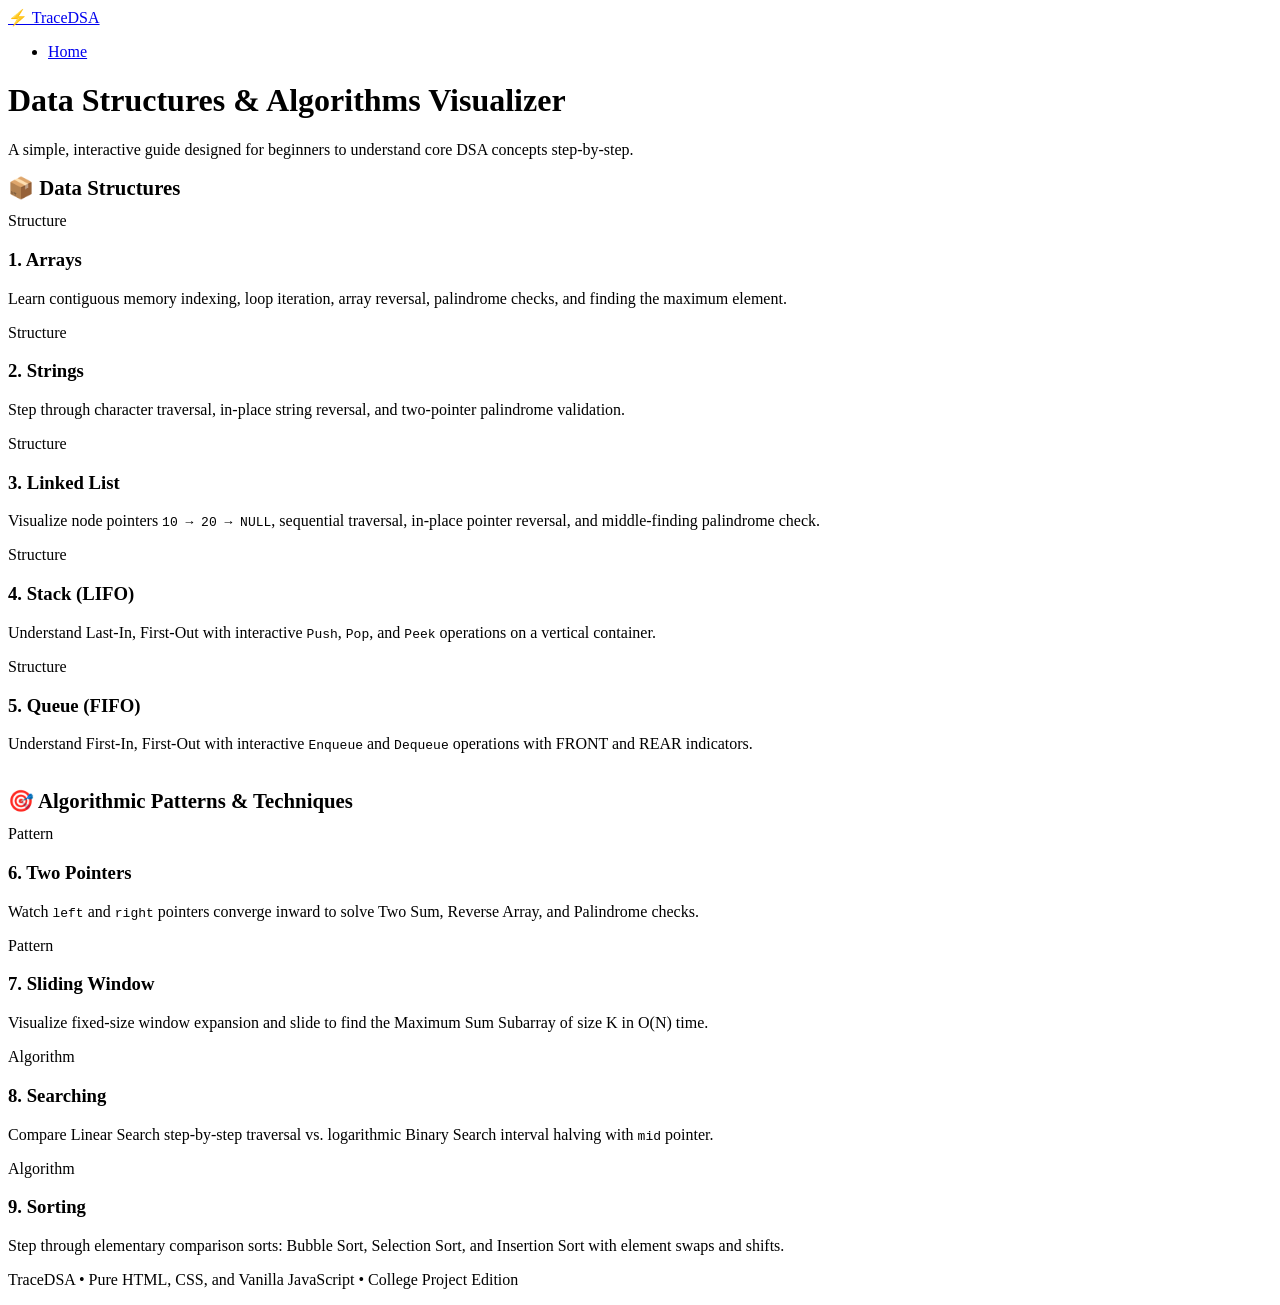
==== index.html @ 309f3c2b "Added the landing page(index)" ====
<!DOCTYPE html>
<html lang="en">
<head>
  <meta charset="UTF-8">
  <meta name="viewport" content="width=device-width, initial-scale=1.0">
  <title>TraceDSA - Learn Data Structures & Algorithms</title>
  <link rel="stylesheet" href="css/style.css">
</head>
<body>
  <!-- Navigation Header -->
  <header class="navbar">
    <a href="index.html" class="nav-brand">⚡ TraceDSA</a>
    <nav>
      <ul class="nav-links">
        <li><a href="index.html" class="active">Home</a></li>
      </ul>
    </nav>
  </header>

  <!-- Main Content -->
  <main class="container">
    <div class="page-header">
      <h1>Data Structures & Algorithms Visualizer</h1>
      <p>A simple, interactive guide designed for beginners to understand core DSA concepts step-by-step.</p>
    </div>

    <!-- Data Structures Section -->
    <section>
      <h2 style="margin-bottom: 12px; font-size: 1.3rem;">📦 Data Structures</h2>
      <div class="dashboard-grid">
          <span class="topic-tag">Structure</span>
          <h3>1. Arrays</h3>
          <p>Learn contiguous memory indexing, loop iteration, array reversal, palindrome checks, and finding the maximum element.</p>
        

          <span class="topic-tag">Structure</span>
          <h3>2. Strings</h3>
          <p>Step through character traversal, in-place string reversal, and two-pointer palindrome validation.</p>
      

        
          <span class="topic-tag">Structure</span>
          <h3>3. Linked List</h3>
          <p>Visualize node pointers <code>10 → 20 → NULL</code>, sequential traversal, in-place pointer reversal, and middle-finding palindrome check.</p>
        

          <span class="topic-tag">Structure</span>
          <h3>4. Stack (LIFO)</h3>
          <p>Understand Last-In, First-Out with interactive <code>Push</code>, <code>Pop</code>, and <code>Peek</code> operations on a vertical container.</p>
        

   
          <span class="topic-tag">Structure</span>
          <h3>5. Queue (FIFO)</h3>
          <p>Understand First-In, First-Out with interactive <code>Enqueue</code> and <code>Dequeue</code> operations with FRONT and REAR indicators.</p>
      
      </div>
    </section>

    <!-- Algorithmic Patterns Section -->
    <section style="margin-top: 36px;">
      <h2 style="margin-bottom: 12px; font-size: 1.3rem;">🎯 Algorithmic Patterns & Techniques</h2>
      <div class="dashboard-grid">
   
          <span class="topic-tag">Pattern</span>
          <h3>6. Two Pointers</h3>
          <p>Watch <code>left</code> and <code>right</code> pointers converge inward to solve Two Sum, Reverse Array, and Palindrome checks.</p>
      
          <span class="topic-tag">Pattern</span>
          <h3>7. Sliding Window</h3>
          <p>Visualize fixed-size window expansion and slide to find the Maximum Sum Subarray of size K in O(N) time.</p>
   
          <span class="topic-tag">Algorithm</span>
          <h3>8. Searching</h3>
          <p>Compare Linear Search step-by-step traversal vs. logarithmic Binary Search interval halving with <code>mid</code> pointer.</p>
  

     
          <span class="topic-tag">Algorithm</span>
          <h3>9. Sorting</h3>
          <p>Step through elementary comparison sorts: Bubble Sort, Selection Sort, and Insertion Sort with element swaps and shifts.</p>
       
      </div>
    </section>
  </main>

  <footer>
    <p>TraceDSA &bull; Pure HTML, CSS, and Vanilla JavaScript &bull; College Project Edition</p>
  </footer>
</body>
</html>
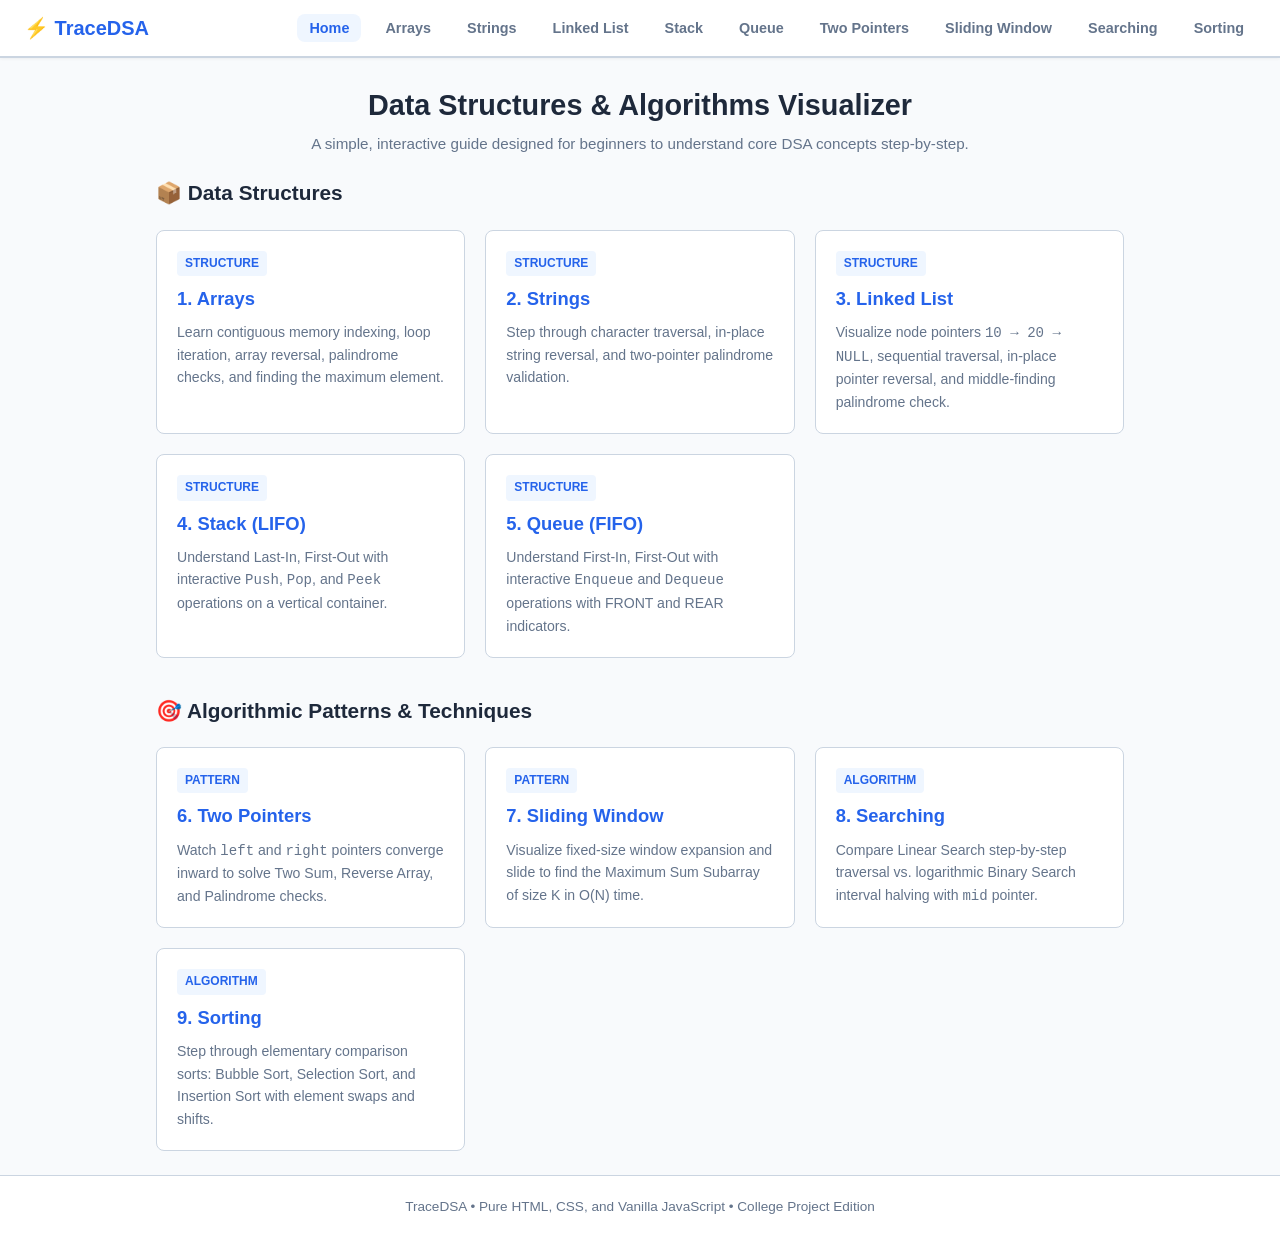
==== commit 75d68267: "ompleted the project" ====
--- a/index.html
+++ b/index.html
@@ -13,6 +13,15 @@
     <nav>
       <ul class="nav-links">
         <li><a href="index.html" class="active">Home</a></li>
+        <li><a href="pages/arrays.html">Arrays</a></li>
+        <li><a href="pages/strings.html">Strings</a></li>
+        <li><a href="pages/linkedlist.html">Linked List</a></li>
+        <li><a href="pages/stack.html">Stack</a></li>
+        <li><a href="pages/queue.html">Queue</a></li>
+        <li><a href="pages/twopointers.html">Two Pointers</a></li>
+        <li><a href="pages/slidingwindow.html">Sliding Window</a></li>
+        <li><a href="pages/searching.html">Searching</a></li>
+        <li><a href="pages/sorting.html">Sorting</a></li>
       </ul>
     </nav>
   </header>
@@ -28,32 +37,35 @@
     <section>
       <h2 style="margin-bottom: 12px; font-size: 1.3rem;">📦 Data Structures</h2>
       <div class="dashboard-grid">
+        <a href="pages/arrays.html" class="topic-card">
           <span class="topic-tag">Structure</span>
           <h3>1. Arrays</h3>
           <p>Learn contiguous memory indexing, loop iteration, array reversal, palindrome checks, and finding the maximum element.</p>
-        
+        </a>
 
+        <a href="pages/strings.html" class="topic-card">
           <span class="topic-tag">Structure</span>
           <h3>2. Strings</h3>
           <p>Step through character traversal, in-place string reversal, and two-pointer palindrome validation.</p>
-      
+        </a>
 
-        
+        <a href="pages/linkedlist.html" class="topic-card">
           <span class="topic-tag">Structure</span>
           <h3>3. Linked List</h3>
           <p>Visualize node pointers <code>10 → 20 → NULL</code>, sequential traversal, in-place pointer reversal, and middle-finding palindrome check.</p>
-        
+        </a>
 
+        <a href="pages/stack.html" class="topic-card">
           <span class="topic-tag">Structure</span>
           <h3>4. Stack (LIFO)</h3>
           <p>Understand Last-In, First-Out with interactive <code>Push</code>, <code>Pop</code>, and <code>Peek</code> operations on a vertical container.</p>
-        
+        </a>
 
-   
+        <a href="pages/queue.html" class="topic-card">
           <span class="topic-tag">Structure</span>
           <h3>5. Queue (FIFO)</h3>
           <p>Understand First-In, First-Out with interactive <code>Enqueue</code> and <code>Dequeue</code> operations with FRONT and REAR indicators.</p>
-      
+        </a>
       </div>
     </section>
 
@@ -61,25 +73,29 @@
     <section style="margin-top: 36px;">
       <h2 style="margin-bottom: 12px; font-size: 1.3rem;">🎯 Algorithmic Patterns & Techniques</h2>
       <div class="dashboard-grid">
-   
+        <a href="pages/twopointers.html" class="topic-card">
           <span class="topic-tag">Pattern</span>
           <h3>6. Two Pointers</h3>
           <p>Watch <code>left</code> and <code>right</code> pointers converge inward to solve Two Sum, Reverse Array, and Palindrome checks.</p>
-      
+        </a>
+
+        <a href="pages/slidingwindow.html" class="topic-card">
           <span class="topic-tag">Pattern</span>
           <h3>7. Sliding Window</h3>
           <p>Visualize fixed-size window expansion and slide to find the Maximum Sum Subarray of size K in O(N) time.</p>
-   
+        </a>
+
+        <a href="pages/searching.html" class="topic-card">
           <span class="topic-tag">Algorithm</span>
           <h3>8. Searching</h3>
           <p>Compare Linear Search step-by-step traversal vs. logarithmic Binary Search interval halving with <code>mid</code> pointer.</p>
-  
+        </a>
 
-     
+        <a href="pages/sorting.html" class="topic-card">
           <span class="topic-tag">Algorithm</span>
           <h3>9. Sorting</h3>
           <p>Step through elementary comparison sorts: Bubble Sort, Selection Sort, and Insertion Sort with element swaps and shifts.</p>
-       
+        </a>
       </div>
     </section>
   </main>
--- a/css/style.css
+++ b/css/style.css
@@ -0,0 +1,609 @@
+/* ==========================================================================
+   Basic TraceDSA - Simple & Clean College Project Stylesheet
+   ========================================================================== */
+
+:root {
+  --primary: #2563eb;
+  --primary-hover: #1d4ed8;
+  --bg-color: #f8fafc;
+  --card-bg: #ffffff;
+  --text-main: #1e293b;
+  --text-muted: #64748b;
+  --border-color: #cbd5e1;
+
+  --accent-active: #f59e0b;     
+  --accent-match: #10b981;      
+  --accent-compare: #3b82f6;   
+  --accent-mismatch: #ef4444;  
+  --accent-window: #e0f2fe;     
+
+  --radius: 8px;
+  --font-sans: 'Segoe UI', Tahoma, Geneva, Verdana, sans-serif;
+  --font-mono: 'Courier New', Courier, monospace;
+}
+
+* {
+  box-sizing: border-box;
+  margin: 0;
+  padding: 0;
+}
+
+body {
+  font-family: var(--font-sans);
+  background-color: var(--bg-color);
+  color: var(--text-main);
+  line-height: 1.6;
+  min-height: 100vh;
+  display: flex;
+  flex-direction: column;
+}
+
+/* --------------------------------------------------------------------------
+   Navigation Bar
+   -------------------------------------------------------------------------- */
+.navbar {
+  background-color: #ffffff;
+  border-bottom: 2px solid var(--border-color);
+  padding: 12px 24px;
+  display: flex;
+  align-items: center;
+  justify-content: space-between;
+  box-shadow: 0 1px 3px rgba(0,0,0,0.05);
+}
+
+.nav-brand {
+  font-size: 1.25rem;
+  font-weight: 700;
+  color: var(--primary);
+  text-decoration: none;
+  display: flex;
+  align-items: center;
+  gap: 8px;
+}
+
+.nav-links {
+  display: flex;
+  gap: 12px;
+  list-style: none;
+  flex-wrap: wrap;
+}
+
+.nav-links a {
+  text-decoration: none;
+  color: var(--text-muted);
+  font-weight: 600;
+  font-size: 0.9rem;
+  padding: 6px 12px;
+  border-radius: var(--radius);
+  transition: all 0.2s;
+}
+
+.nav-links a:hover,
+.nav-links a.active {
+  color: var(--primary);
+  background-color: #eff6ff;
+}
+
+/* --------------------------------------------------------------------------
+   Container & Layout
+   -------------------------------------------------------------------------- */
+.container {
+  max-width: 1000px;
+  margin: 24px auto;
+  padding: 0 16px;
+  width: 100%;
+  flex: 1;
+}
+
+.page-header {
+  margin-bottom: 20px;
+  text-align: center;
+}
+
+.page-header h1 {
+  font-size: 1.8rem;
+  color: var(--text-main);
+}
+
+.page-header p {
+  color: var(--text-muted);
+  font-size: 0.95rem;
+  margin-top: 4px;
+}
+
+/* --------------------------------------------------------------------------
+   Cards & Sections
+   -------------------------------------------------------------------------- */
+.card {
+  background: var(--card-bg);
+  border: 1px solid var(--border-color);
+  border-radius: var(--radius);
+  padding: 20px;
+  margin-bottom: 20px;
+  box-shadow: 0 2px 4px rgba(0,0,0,0.04);
+}
+
+/* Home Dashboard Grid */
+.dashboard-grid {
+  display: grid;
+  grid-template-columns: repeat(auto-fit, minmax(280px, 1fr));
+  gap: 20px;
+  margin-top: 20px;
+}
+
+.topic-card {
+  background: #ffffff;
+  border: 1px solid var(--border-color);
+  border-radius: var(--radius);
+  padding: 20px;
+  text-decoration: none;
+  color: inherit;
+  transition: transform 0.2s, box-shadow 0.2s, border-color 0.2s;
+  display: flex;
+  flex-direction: column;
+  gap: 8px;
+}
+
+.topic-card:hover {
+  transform: translateY(-3px);
+  box-shadow: 0 6px 16px rgba(37, 99, 235, 0.12);
+  border-color: var(--primary);
+}
+
+.topic-card h3 {
+  color: var(--primary);
+  font-size: 1.15rem;
+}
+
+.topic-card p {
+  font-size: 0.88rem;
+  color: var(--text-muted);
+}
+
+.topic-tag {
+  align-self: flex-start;
+  font-size: 0.75rem;
+  font-weight: 700;
+  text-transform: uppercase;
+  padding: 3px 8px;
+  border-radius: 4px;
+  background: #eff6ff;
+  color: var(--primary);
+}
+
+/* --------------------------------------------------------------------------
+   Inputs and Problem Selectors
+   -------------------------------------------------------------------------- */
+.input-section {
+  display: flex;
+  flex-wrap: wrap;
+  gap: 16px;
+  align-items: center;
+  justify-content: space-between;
+}
+
+.form-group {
+  display: flex;
+  align-items: center;
+  gap: 8px;
+  flex-wrap: wrap;
+}
+
+.form-group label {
+  font-weight: 600;
+  font-size: 0.9rem;
+  color: var(--text-main);
+}
+
+select, input[type="text"], input[type="number"] {
+  padding: 8px 12px;
+  border: 1px solid var(--border-color);
+  border-radius: var(--radius);
+  font-size: 0.9rem;
+  font-family: inherit;
+  outline: none;
+  background: #fff;
+}
+
+select:focus, input[type="text"]:focus, input[type="number"]:focus {
+  border-color: var(--primary);
+  box-shadow: 0 0 0 2px rgba(37, 99, 235, 0.15);
+}
+
+/* --------------------------------------------------------------------------
+   Buttons & Controls
+   -------------------------------------------------------------------------- */
+.controls-section {
+  display: flex;
+  align-items: center;
+  justify-content: space-between;
+  flex-wrap: wrap;
+  gap: 16px;
+}
+
+.btn-group {
+  display: flex;
+  gap: 8px;
+  flex-wrap: wrap;
+}
+
+.btn {
+  padding: 8px 18px;
+  border: 1px solid transparent;
+  border-radius: var(--radius);
+  font-weight: 600;
+  font-size: 0.9rem;
+  cursor: pointer;
+  transition: background 0.2s, opacity 0.2s;
+}
+
+.btn-primary {
+  background-color: var(--primary);
+  color: white;
+}
+
+.btn-primary:hover:not(:disabled) {
+  background-color: var(--primary-hover);
+}
+
+.btn-secondary {
+  background-color: #e2e8f0;
+  color: var(--text-main);
+}
+
+.btn-secondary:hover:not(:disabled) {
+  background-color: #cbd5e1;
+}
+
+.btn-danger {
+  background-color: #fee2e2;
+  color: #b91c1c;
+  border-color: #fca5a5;
+}
+
+.btn-danger:hover:not(:disabled) {
+  background-color: #fecaca;
+}
+
+.btn:disabled {
+  opacity: 0.5;
+  cursor: not-allowed;
+}
+
+.speed-control {
+  display: flex;
+  align-items: center;
+  gap: 8px;
+  font-size: 0.88rem;
+  color: var(--text-muted);
+}
+
+/* --------------------------------------------------------------------------
+   Visualization Canvas & Boxes
+   -------------------------------------------------------------------------- */
+.canvas-area {
+  min-height: 220px;
+  display: flex;
+  flex-direction: column;
+  align-items: center;
+  justify-content: center;
+  padding: 30px 10px;
+  background-color: #ffffff;
+  border: 2px dashed var(--border-color);
+  border-radius: var(--radius);
+  overflow-x: auto;
+}
+
+/* Array & String Boxes */
+.array-container {
+  display: flex;
+  align-items: center;
+  justify-content: center;
+  gap: 8px;
+  flex-wrap: nowrap;
+  padding: 20px 10px;
+}
+
+.element-box {
+  display: flex;
+  flex-direction: column;
+  align-items: center;
+  min-width: 50px;
+}
+
+.element-val {
+  width: 50px;
+  height: 50px;
+  border: 2px solid var(--border-color);
+  border-radius: var(--radius);
+  display: flex;
+  align-items: center;
+  justify-content: center;
+  font-weight: 700;
+  font-size: 1.1rem;
+  background-color: #f8fafc;
+  transition: all 0.2s ease;
+}
+
+.element-idx {
+  font-size: 0.75rem;
+  color: var(--text-muted);
+  margin-top: 4px;
+}
+
+.element-pointer {
+  font-size: 0.85rem;
+  font-weight: 700;
+  margin-top: 6px;
+  min-height: 24px;
+  text-align: center;
+}
+
+/* Element States */
+.element-val.active {
+  border-color: var(--accent-active);
+  background-color: #fef3c7;
+  color: #92400e;
+  transform: translateY(-4px);
+}
+
+.element-val.compare {
+  border-color: var(--accent-compare);
+  background-color: #dbeafe;
+  color: #1e40af;
+}
+
+.element-val.match {
+  border-color: var(--accent-match);
+  background-color: #d1fae5;
+  color: #065f46;
+}
+
+.element-val.mismatch {
+  border-color: var(--accent-mismatch);
+  background-color: #fee2e2;
+  color: #991b1b;
+}
+
+.element-val.window-active {
+  background-color: var(--accent-window);
+  border-color: #38bdf8;
+}
+
+/* Pointer Labels */
+.ptr-current { color: var(--accent-active); }
+.ptr-left { color: #2563eb; }
+.ptr-right { color: #9333ea; }
+.ptr-mid { color: #059669; }
+
+/* --------------------------------------------------------------------------
+   Linked List Visualization
+   -------------------------------------------------------------------------- */
+.ll-container {
+  display: flex;
+  align-items: center;
+  gap: 12px;
+  flex-wrap: nowrap;
+  padding: 20px 10px;
+}
+
+.ll-node-wrapper {
+  display: flex;
+  align-items: center;
+  gap: 8px;
+}
+
+.ll-node {
+  display: flex;
+  border: 2px solid var(--border-color);
+  border-radius: var(--radius);
+  background: #f8fafc;
+  overflow: hidden;
+  font-weight: 700;
+}
+
+.ll-node.active {
+  border-color: var(--accent-active);
+  background-color: #fef3c7;
+}
+
+.ll-val {
+  padding: 10px 16px;
+  border-right: 1px solid var(--border-color);
+}
+
+.ll-next {
+  padding: 10px 8px;
+  font-size: 0.75rem;
+  color: var(--text-muted);
+  background-color: #f1f5f9;
+}
+
+.ll-arrow {
+  font-size: 1.4rem;
+  font-weight: bold;
+  color: var(--text-muted);
+}
+
+.ll-arrow.reversed {
+  color: var(--accent-active);
+  transform: rotate(180deg);
+}
+
+.ll-null {
+  font-weight: 700;
+  color: var(--text-muted);
+  padding: 6px 12px;
+  background: #e2e8f0;
+  border-radius: var(--radius);
+  font-size: 0.85rem;
+}
+
+/* --------------------------------------------------------------------------
+   Stack Visualization (Vertical)
+   -------------------------------------------------------------------------- */
+.stack-container {
+  display: flex;
+  flex-direction: column-reverse; /* Bottom to top */
+  align-items: center;
+  width: 140px;
+  min-height: 220px;
+  border-left: 3px solid var(--primary);
+  border-right: 3px solid var(--primary);
+  border-bottom: 4px solid var(--primary);
+  padding: 6px;
+  gap: 6px;
+  border-radius: 0 0 8px 8px;
+  background-color: #f8fafc;
+  position: relative;
+}
+
+.stack-item {
+  width: 100%;
+  height: 36px;
+  background-color: #e0f2fe;
+  border: 1px solid #7dd3fc;
+  border-radius: 4px;
+  display: flex;
+  align-items: center;
+  justify-content: center;
+  font-weight: 700;
+  color: #0369a1;
+}
+
+.stack-item.top-item {
+  background-color: #fef3c7;
+  border-color: #fcd34d;
+  color: #b45309;
+}
+
+/* --------------------------------------------------------------------------
+   Queue Visualization (Horizontal)
+   -------------------------------------------------------------------------- */
+.queue-container {
+  display: flex;
+  align-items: center;
+  min-height: 70px;
+  min-width: 320px;
+  border-top: 3px solid var(--accent-match);
+  border-bottom: 3px solid var(--accent-match);
+  padding: 8px 16px;
+  gap: 8px;
+  background-color: #f8fafc;
+}
+
+.queue-item {
+  width: 46px;
+  height: 46px;
+  background-color: #d1fae5;
+  border: 2px solid #6ee7b7;
+  border-radius: var(--radius);
+  display: flex;
+  align-items: center;
+  justify-content: center;
+  font-weight: 700;
+  color: #065f46;
+}
+
+/* --------------------------------------------------------------------------
+   Step Information & Complexity Card
+   -------------------------------------------------------------------------- */
+.info-grid {
+  display: grid;
+  grid-template-columns: 2fr 1fr;
+  gap: 16px;
+  margin-top: 20px;
+}
+
+.step-card {
+  background: #ffffff;
+  border: 1px solid var(--border-color);
+  border-radius: var(--radius);
+  padding: 16px;
+}
+
+.step-card h4 {
+  font-size: 0.85rem;
+  text-transform: uppercase;
+  color: var(--text-muted);
+  margin-bottom: 8px;
+}
+
+.step-text {
+  font-size: 0.95rem;
+  color: var(--text-main);
+  min-height: 40px;
+}
+
+.result-badge {
+  display: inline-block;
+  margin-top: 10px;
+  padding: 4px 10px;
+  border-radius: 4px;
+  font-weight: 600;
+  font-size: 0.85rem;
+  background: #f1f5f9;
+  color: var(--text-main);
+}
+
+.result-badge.success {
+  background: #d1fae5;
+  color: #065f46;
+}
+
+.result-badge.fail {
+  background: #fee2e2;
+  color: #991b1b;
+}
+
+.complexity-card {
+  background: #ffffff;
+  border: 1px solid var(--border-color);
+  border-radius: var(--radius);
+  padding: 16px;
+  display: flex;
+  flex-direction: column;
+  justify-content: center;
+  gap: 12px;
+}
+
+.comp-item {
+  display: flex;
+  justify-content: space-between;
+  align-items: center;
+  font-size: 0.88rem;
+}
+
+.comp-item span:first-child {
+  color: var(--text-muted);
+}
+
+.comp-badge {
+  font-family: var(--font-mono);
+  font-weight: 700;
+  padding: 2px 8px;
+  border-radius: 4px;
+  background: #eff6ff;
+  color: var(--primary);
+}
+
+/* Footer */
+footer {
+  text-align: center;
+  padding: 20px;
+  color: var(--text-muted);
+  font-size: 0.85rem;
+  border-top: 1px solid var(--border-color);
+  background: #ffffff;
+  margin-top: auto;
+}
+
+@media (max-width: 768px) {
+  .info-grid {
+    grid-template-columns: 1fr;
+  }
+  .navbar {
+    flex-direction: column;
+    gap: 12px;
+  }
+}
